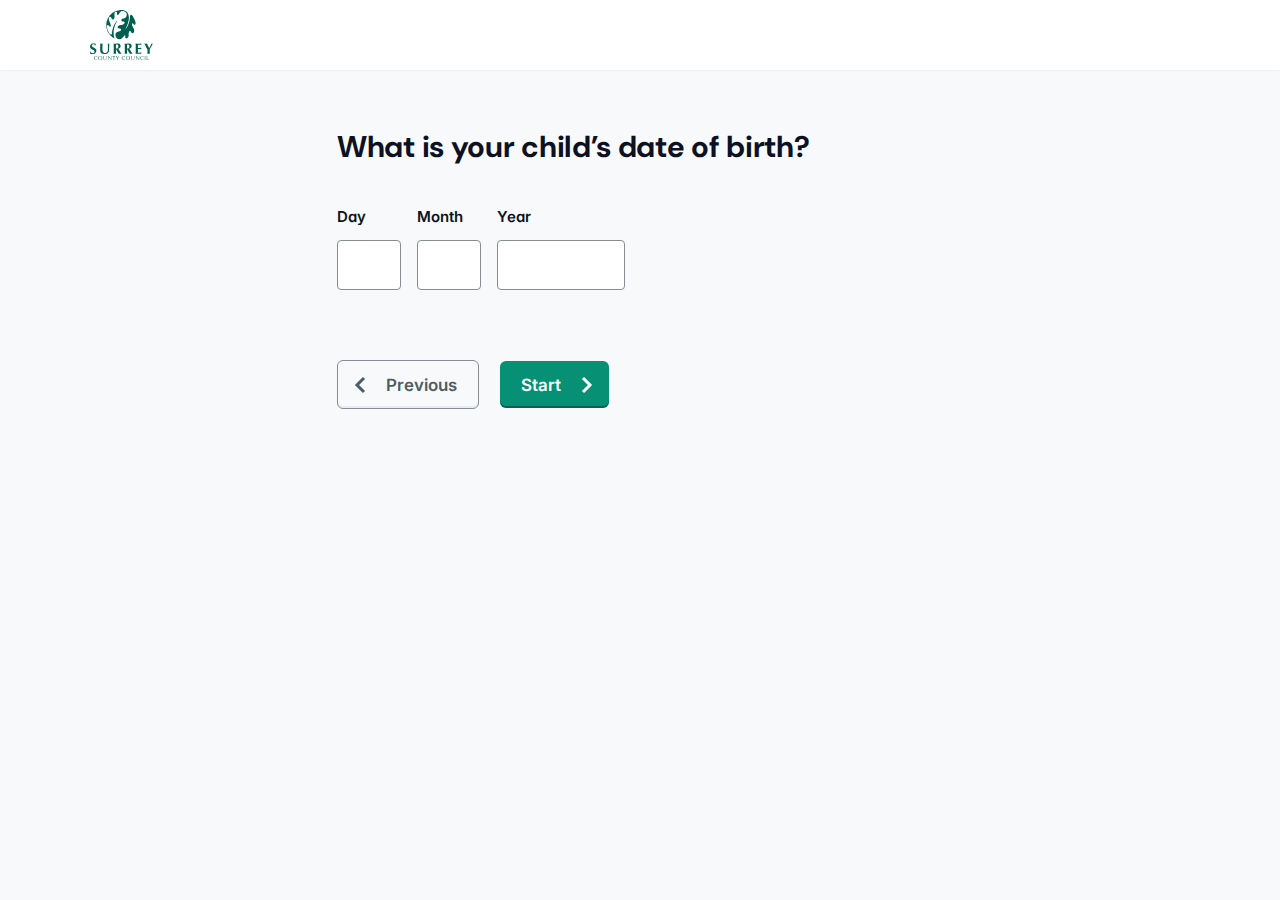
==== step-1.html @ ebada8af "Date validator" ====
<!DOCTYPE html>
<html lang="en">
<head>
  <meta charset="UTF-8">
  <meta http-equiv="X-UA-Compatible" content="IE=edge">
  <meta name="viewport" content="width=device-width, initial-scale=1.0">
  <title>Home To School Transport</title>
  <meta name="robots" content="noindex, nofollow">
  <link rel="preconnect" href="https://fonts.googleapis.com">
  <link rel="preconnect" href="https://fonts.gstatic.com" crossorigin>
  <link href="https://fonts.googleapis.com/css2?family=DM+Sans:wght@700&family=Inter:wght@400;500;600;700&display=swap" rel="stylesheet">

  <link rel="stylesheet" href="css/reset.css">
  <link rel="stylesheet" href="css/style.css">
</head>

<body class="body">

  <header class="header">
    <div class="page--wrapper">
      <a href="https://www.surreycc.gov.uk">
        <img src="assets/scc-logo.svg" alt="Surrey County Council">
      </a>      
    </div>
  </header>

  <main class="page--wrapper">

    <form class="form-wrapper">
      <div class="body-text">
        <h1 class="heading heading--xl">What is your child’s date of birth?</h1>
        <fieldset id="dob" class="fieldset">
          <div class="field-date">
            <div>
              <label class="field-date--label" for="field-date--date">Day</label>
              <input id="dob--date" data-var="dobDate" type="number" maxlength="2" class="field field-date--elem field-date--day" oninput="javascript: if (this.value.length > this.maxLength) this.value = this.value.slice(0, this.maxLength);">
            </div>
            <div>
              <label class="field-date--label" for="field-date--month">Month</label>
              <input id="dob--month" data-var="dobMonth" type="number" maxlength="2" class="field field-date--elem field-date--month" oninput="javascript: if (this.value.length > this.maxLength) this.value = this.value.slice(0, this.maxLength);">
            </div>
            <div>
              <label class="field-date--label" for="field-date--year">Year</label>
              <input id="dob--year" data-var="dobYear" type="number" maxlength="4" class="field field-date--elem field-date--year" oninput="javascript: if (this.value.length > this.maxLength) this.value = this.value.slice(0, this.maxLength);">
            </div>
          </div>
        </fieldset>
      <div class="button-group">
        <button id="page-element-previous" data-src="index.html" class="button button--previous button--secondary">Previous</button>
        <button id="page-element-next" data-src="step-2.html" class="button button--success button--next">Start</button>
      </div>
    </form>

  </main>

  <script src="https://code.jquery.com/jquery-3.7.0.slim.min.js" integrity="sha256-tG5mcZUtJsZvyKAxYLVXrmjKBVLd6VpVccqz/r4ypFE=" crossorigin="anonymous"></script>
  
  <script src="js/is-date.js"></script>

  <script>
    $(document).ready(function(){

      var dob = [];

      $( ".field-date--elem" ).on('input', function() {
        dob[$(this).attr('data-var')] = $(this).val();
        dateCheck(dob, $("#dob") );
      });

      $( "#page-element-previous" ).click(function(e){
        e.preventDefault();
        window.location.href = $(this).attr('data-src');
      });
      $( "#page-element-next" ).click(function(e){
        e.preventDefault();
        window.location.href = $(this).attr('data-src');
      });

      function dateCheck(date, elem) {
        var noCheckDate;
        elem.find( ".field-date > div > .field-date--elem" ).each(function() {
          if ($(this).val().length < $(this).attr('maxLength')) {
            noCheckDate = true;
          }
        });

        if(noCheckDate == true) {
          elem.removeClass('invalid');
          elem.find('.error-message').remove();
        } else {
          var dateToTest = date.dobMonth + '/' + date.dobDate + '/' + date.dobYear;
          console.log(dateToTest)
          if(isDate(dateToTest)) {
            var dateToTestObj = new Date(dateToTest);
            var now = new Date();
            if (dateToTestObj > now) {
              elem.addClass('invalid');
              $('<div>', {
                  class: 'error-message',
                  text: 'Please enter a date in the past'
              }).appendTo(elem);
            } else {
              console.log('Date is valid!');
            }
          } else {
            elem.addClass('invalid');
            $('<div>', {
                class: 'error-message',
                text: 'Please enter a valid date'
            }).appendTo(elem);
          };
        }
      };
    });
  </script>
</body>
</html>
---- css/style.css ----
:root {
  --color-page-bg: #F7F9FA;
  --color-text: #0C1123;
  --color-secondary: #4B5D67;
  --color-element: #898D91;
  --color-border: #BBBFC6;
  --color-negative: #fff;

  --color-success: #069074;
  --color-sucess--active: #00755E;
  --color-link: #146AEA;
  --color-error: #D92745;

  --shadow-header: 0px 1px 2px rgba(0, 0, 0, 0.05);
  --shadow-button: inset 0px -2px 0px rgba(187, 191, 198, 0.2);
  --shadow-button-success: inset 0px -2px 0px rgba(0, 0, 0, 0.3);
}

/* Base */

strong {
  font-weight: 600;
}

/*Layout */

.body {
  background-color: var(--color-page-bg);
  color: var(--color-text);
  font-family: 'Inter', sans-serif;
  font-feature-settings: 'cv01' on, 'cv10' on, 'cv05' on, 'cv11' on;
}

.page--wrapper {
  padding: 0 1rem;
}

@media (min-width: 48rem) {
  .page--wrapper {
    padding: 0;
    max-width: 68.75rem;
    margin: 0px auto;
  }
}

.header {
  background-color: var(--color-negative);
  box-shadow: var(--shadow-header);
  margin-bottom: 3.75rem;
  padding: 0.625rem 0;
}

.form-wrapper {
  max-width: 37.875rem;
  margin: 0px auto;
  margin-bottom: 12rem;
}

/* Modules */

.alert-box {
  position: relative;
  padding: 1.25rem 3.125rem 1.25rem 4.5rem;
  margin-bottom: 2.5rem;
  border: 1px solid var(--color-border);
  border-radius: 4px;
}

.alert-box--info {
  border-left: 10px solid var(--color-link);
}

.alert-box--time::before {
  content: '';
  position: absolute;
  left: 1.5rem;
  top: calc(50% - 0.75rem);
  background-image: url(../assets/icon--time.svg);
  background-size: contain;
  display: block;
  width: 1.5rem;
  height: 1.5rem;
}

.button {
  position: relative;
  display: inline-block;
  padding: 0.85rem 1.3125rem 0.85rem 1.3125rem;
  border-radius: 6px;
  font-weight: 600;
  font-size: 17px;
  line-height: 20px;
  border: 1px solid var(--color-element);
  box-shadow: var(--shadow-button);
}

.button--next {
  padding: 0.85rem 3rem 0.85rem 1.3125rem;
}

.button--next::before {
  content: '';
  position: absolute;
  right: 1rem;
  top: calc(50% - 0.5625rem);
  background-image: url(../assets/arrow-right.svg);
  background-size: contain;
  display: block;
  width: 0.75rem;
  height: 1.125rem;
}

.button--previous {
  padding: 0.85rem 1.3125rem 0.85rem 3rem;
}

.button--previous::before {
  content: '';
  position: absolute;
  left: 1rem;
  top: calc(50% - 0.5625rem);
  background-image: url(../assets/arrow-left.svg);
  background-size: contain;
  display: block;
  width: 0.75rem;
  height: 1.125rem;
}

.button--success {
  background-color: var(--color-success);
  box-shadow: var(--shadow-button-success);
  transition: background-color .3s ease-out;
  color: var(--color-negative);
  border: 0;
}

.button--success:active {
  background-color: var(--color-sucess--active);
}

.button--secondary {
  color: var(--color-secondary);
  transition: background-color .3s ease-out;
}

.button--secondary:active {
  background-color: var(--color-page-bg);
}

.button-group {
  margin-top: 4.375rem;
}

.button-group > .button {
  margin-right: 1rem;
}

input[type=text],
input[type=number] {
  padding: 0.75rem;
  background-color: var(--color-negative);
  border: 1px solid var(--color-element);
  border-radius: 4px;
}

input::-webkit-outer-spin-button,
input::-webkit-inner-spin-button {
  -webkit-appearance: none;
  margin: 0;
}

input[type=number] {
  -moz-appearance: textfield;
}

.field-date {
  display: flex;
}

.field-date--day,
.field-date--month {
  width: 4rem;
  margin-right: 1rem;
}

.field-date--year {
  width: 8rem;
}

.fieldset.invalid {
  padding-left: 1rem;
  border-left: 6px solid var(--color-error);
}

/* Typography */

.body-text {
  font-size: 0.9375rem;
  line-height: 1.44;
}

@media (min-width: 48rem) {
  .body-text {
    font-size: 1.0625rem;
  }
}

.body-text p {
  margin-bottom: 1.25rem;
}

.body-text ul {
  list-style-type: disc;
  margin-bottom: 1.25rem;
  padding-left: 1.25rem;
}

.body-text p:last-child,
.body-text ul:last-child {
  margin-bottom: 0;
}

.heading {
  font-family: 'DM Sans';
  font-style: normal;
  font-weight: 700;
  font-feature-settings: 'cv01' on, 'cv05' on, 'cv10' on, 'cv11' on, 'ss02' on, 'ss03' on, 'liga' off;
}

.heading--xl {
  margin-bottom: 2.5rem;
  font-size: 1.65625rem;
  line-height: 1.15;
  letter-spacing: -0.01em;
}

@media (min-width: 48rem) {
  .heading--xl {
    font-size: 1.875rem;
  }
}

.field-date--label {
  display: block;
  margin-bottom: 0.75rem;
  font-weight: 600;
  font-size: 15px;
  line-height: 23px;
}

.error-message {
  color: var(--color-error);
  font-weight: 600;
  margin-top: 0.5rem;
}
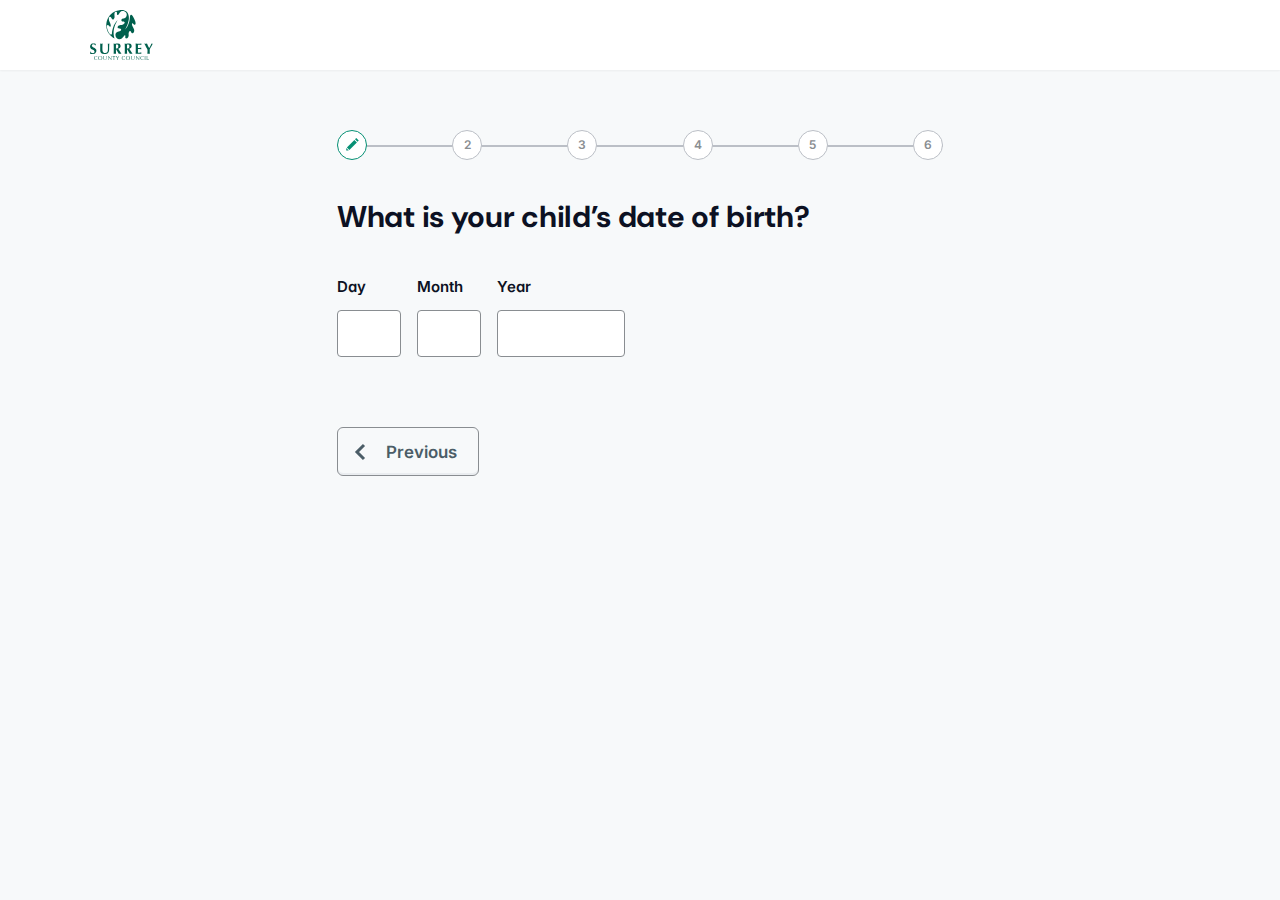
==== commit 4f9b8895: "Steps 1-3" ====
--- a/step-1.html
+++ b/step-1.html
@@ -28,6 +28,15 @@
 
     <form class="form-wrapper">
       <div class="body-text">
+        <ol class="progress-bar">
+          <li class="progress-bar--active">1</li>
+          <li>2</li>
+          <li>3</li>
+          <li>4</li>
+          <li>5</li>
+          <li>6</li>
+          <div class="progress-bar--track" style="width: 0%"></div>
+        </ol>
         <h1 class="heading heading--xl">What is your child’s date of birth?</h1>
         <fieldset id="dob" class="fieldset">
           <div class="field-date">
@@ -47,70 +56,44 @@
         </fieldset>
       <div class="button-group">
         <button id="page-element-previous" data-src="index.html" class="button button--previous button--secondary">Previous</button>
-        <button id="page-element-next" data-src="step-2.html" class="button button--success button--next">Start</button>
+        <button id="page-element-next" data-src="step-2.html" class="button button--success button--next hidden">Next</button>
       </div>
     </form>
 
   </main>
 
   <script src="https://code.jquery.com/jquery-3.7.0.slim.min.js" integrity="sha256-tG5mcZUtJsZvyKAxYLVXrmjKBVLd6VpVccqz/r4ypFE=" crossorigin="anonymous"></script>
+  <script src="js/getParams.js"></script>
+  <script src="js/dateCheck.js"></script>
   
-  <script src="js/is-date.js"></script>
 
   <script>
     $(document).ready(function(){
 
+      var inputParams = getParams(window.location.href);
+      var outputParams = inputParams;
+
+      console.log(outputParams);
+
       var dob = [];
+      var dataDob;
 
       $( ".field-date--elem" ).on('input', function() {
         dob[$(this).attr('data-var')] = $(this).val();
-        dateCheck(dob, $("#dob") );
+        dataDob = dateCheck(dob, $("#dob"));
+        if (dataDob) {
+          $(".button--next").show("fast").removeClass('hidden');
+        } else {
+          $(".button--next").hide("fast");
+        }
       });
 
-      $( "#page-element-previous" ).click(function(e){
+      $( ".button" ).click(function(e){
         e.preventDefault();
-        window.location.href = $(this).attr('data-src');
+        outputParams.dob = dataDob;
+        outputQueryString = $.param(outputParams);
+        window.location.href = $(this).attr('data-src') + "?" + outputQueryString;
       });
-      $( "#page-element-next" ).click(function(e){
-        e.preventDefault();
-        window.location.href = $(this).attr('data-src');
-      });
-
-      function dateCheck(date, elem) {
-        var noCheckDate;
-        elem.find( ".field-date > div > .field-date--elem" ).each(function() {
-          if ($(this).val().length < $(this).attr('maxLength')) {
-            noCheckDate = true;
-          }
-        });
-
-        if(noCheckDate == true) {
-          elem.removeClass('invalid');
-          elem.find('.error-message').remove();
-        } else {
-          var dateToTest = date.dobMonth + '/' + date.dobDate + '/' + date.dobYear;
-          console.log(dateToTest)
-          if(isDate(dateToTest)) {
-            var dateToTestObj = new Date(dateToTest);
-            var now = new Date();
-            if (dateToTestObj > now) {
-              elem.addClass('invalid');
-              $('<div>', {
-                  class: 'error-message',
-                  text: 'Please enter a date in the past'
-              }).appendTo(elem);
-            } else {
-              console.log('Date is valid!');
-            }
-          } else {
-            elem.addClass('invalid');
-            $('<div>', {
-                class: 'error-message',
-                text: 'Please enter a valid date'
-            }).appendTo(elem);
-          };
-        }
-      };
     });
   </script>
 </body>
--- a/css/style.css
+++ b/css/style.css
@@ -35,7 +35,7 @@
   padding: 0 1rem;
 }
 
-@media (min-width: 48rem) {
+@media (min-width: 68.75rem) {
   .page--wrapper {
     padding: 0;
     max-width: 68.75rem;
@@ -173,6 +173,60 @@
   -moz-appearance: textfield;
 }
 
+.field-checkbox {
+  margin-bottom: 1.125rem;
+}
+
+.field-checkbox > input[type=checkbox] {
+  display: none;
+}
+
+.field-checkbox > label {
+  position: relative;
+  display: block;
+  padding: 1.5rem 1.5rem 1.5rem 5rem;
+  border: 1px solid var(--color-border);
+  border-radius: 6px;
+  background-color: var(--color-negative);
+  font-weight: 500;
+  cursor: pointer;
+}
+
+.field-checkbox > label::before {
+  content: '';
+  position: absolute;
+  top: calc(50% - 1.125rem);
+  left: 1.1875rem;
+  display: block;
+  height: 2.25rem;
+  width: 2.25rem;
+  border: 1px solid var(--color-border);
+  border-radius: 4px;
+  background-color: var(--color-negative);
+}
+
+.field-checkbox > input:checked + label {
+  background-color: var(--color-success);
+  border: 1px solid #66BDAC;
+  color: var(--color-negative);
+}
+
+.field-checkbox > input:checked + label::before {
+  border: 1px solid #66BDAC;
+}
+
+.field-checkbox > input:checked + label::after {
+  content: '';
+  position: absolute;
+  top: calc(50% - 1.125rem);
+  left: 1.1875rem;
+  display: block;
+  height: 2.25rem;
+  width: 2.25rem;
+  background-image: url(../assets/check.svg);
+  z-index: 10;
+}
+
 .field-date {
   display: flex;
 }
@@ -192,6 +246,99 @@
   border-left: 6px solid var(--color-error);
 }
 
+.fieldset--legend {
+  margin-bottom: 1.875rem;
+  font-weight: 600;
+}
+
+.help-box {
+  padding: 1.125rem;
+  margin-bottom: 2.5rem;
+  background-color: #F8F2C8;
+  border-radius: 4px;
+}
+
+.progress-bar {
+  position: relative;
+  width: 100%;
+  display: flex;
+  justify-content: space-between;
+  margin-bottom: 2.5rem;
+  -webkit-user-select: none;
+  -ms-user-select: none;
+  user-select: none;
+}
+
+.progress-bar--track {
+  z-index: 9;
+  content: '';
+  display: block;
+  position: absolute;
+  width: 0%;
+  left: 0;
+  top: 50%;
+  height: 1.5px;
+  background-color: var(--color-success);
+}
+
+.progress-bar:after {
+  z-index: 8;
+  content: '';
+  display: block;
+  position: absolute;
+  left: 0;
+  top: 50%;
+  right: 0;
+  height: 1.5px;
+  background-color: var(--color-border);
+}
+
+.progress-bar > li {
+  position: relative;
+  z-index: 10;
+  display: flex;
+  width: 1.875rem;
+  height: 1.875rem;
+  align-items: center;
+  justify-content: center;
+  background-color: var(--color-negative);
+  border: 1.5px solid var(--color-border);
+  border-radius: 9999px;
+  font-size: 0.75rem;
+  line-height: 1.875rem;
+  color: var(--color-element);
+  font-weight: 600;
+}
+
+.progress-bar > .progress-bar--complete {
+  background-color: var(--color-success);
+  border-color: var(--color-success);
+  color: var(--color-success);
+}
+
+.progress-bar > .progress-bar--complete::before {
+  content: '';
+  position: absolute;
+  display: block;
+  width: 1.875rem;
+  height: 1.875rem;
+  background-image: url(../assets/progress-complete.svg);
+}
+
+.progress-bar > .progress-bar--active {
+  border-color: var(--color-success);
+  color: var(--color-negative);
+}
+
+.progress-bar > .progress-bar--active::before {
+  content: '';
+  position: absolute;
+  display: block;
+  width: 1.875rem;
+  height: 1.875rem;
+  background-image: url(../assets/progress-edit.svg);
+}
+
 /* Typography */
 
 .body-text {
@@ -218,6 +365,16 @@
 .body-text p:last-child,
 .body-text ul:last-child {
   margin-bottom: 0;
+}
+
+.body-text-small {
+  font-size: 0.8125rem;
+}
+
+@media (min-width: 48rem) {
+  .body-text {
+    font-size: 0.9375rem;
+  }
 }
 
 .heading {
@@ -252,4 +409,10 @@
   color: var(--color-error);
   font-weight: 600;
   margin-top: 0.5rem;
+}
+
+/* Utilities */
+
+.hidden {
+  display: none;
 }